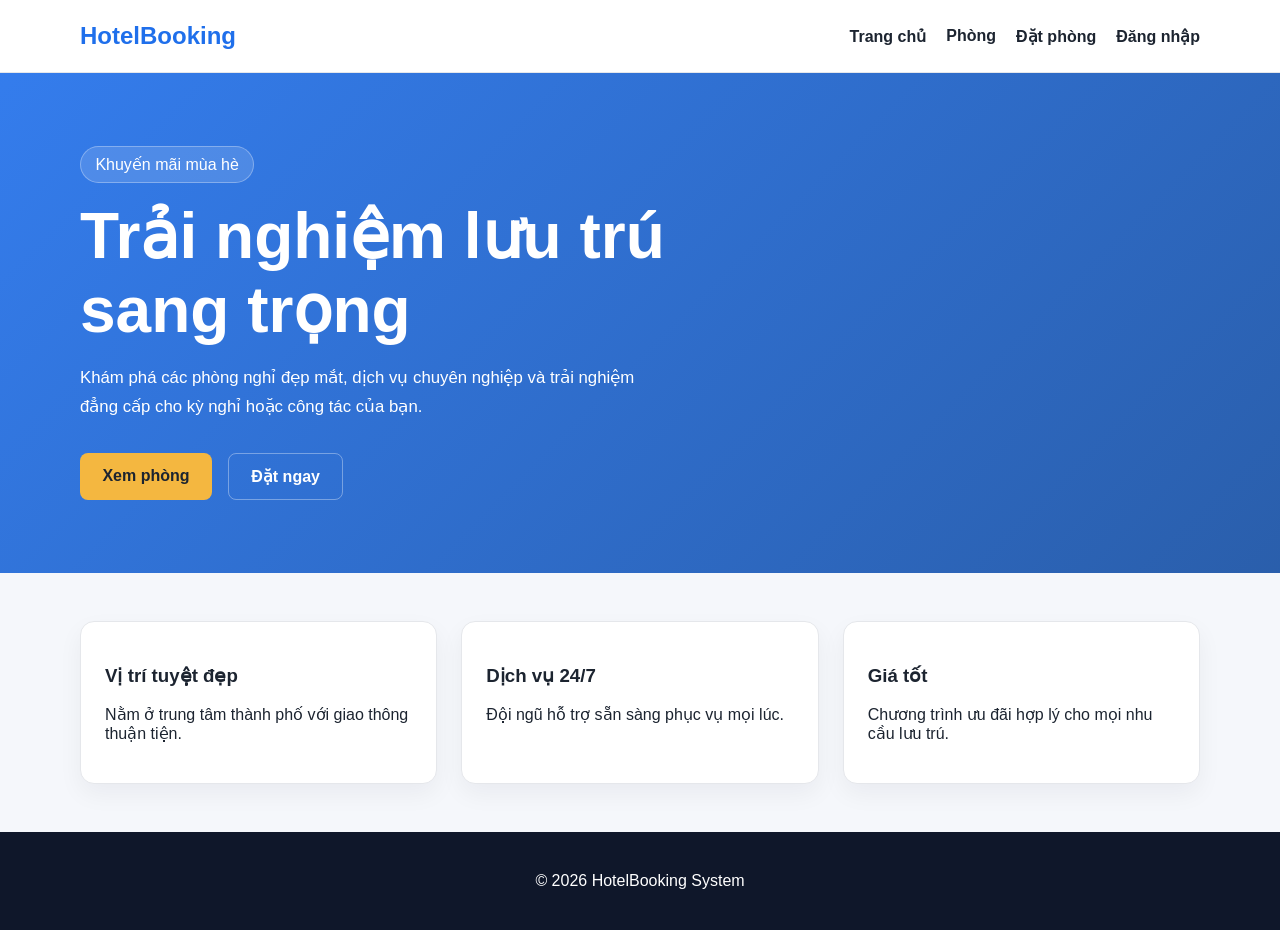
==== index.html @ f9c7da14 "Add hotel booking system pages" ====
<!DOCTYPE html>
<html lang="vi">
  <head>
    <meta charset="UTF-8" />
    <meta name="viewport" content="width=device-width, initial-scale=1.0" />
    <title>Hotel Booking System</title>
    <link rel="stylesheet" href="assets/css/style.css" />
  </head>
  <body>
    <header class="site-header">
      <div class="container nav">
        <div class="logo">HotelBooking</div>
        <nav>
          <a href="index.html">Trang chủ</a>
          <a href="public/rooms.html">Phòng</a>
          <a href="public/booking.html">Đặt phòng</a>
          <a href="public/login.html">Đăng nhập</a>
        </nav>
      </div>
    </header>

    <main>
      <section class="hero">
        <div class="container hero-content">
          <div>
            <span class="badge">Khuyến mãi mùa hè</span>
            <h1>Trải nghiệm lưu trú sang trọng</h1>
            <p>
              Khám phá các phòng nghỉ đẹp mắt, dịch vụ chuyên nghiệp và trải nghiệm đẳng cấp
              cho kỳ nghỉ hoặc công tác của bạn.
            </p>
            <div class="actions">
              <a class="btn btn-primary" href="public/rooms.html">Xem phòng</a>
              <a class="btn btn-secondary" href="public/booking.html">Đặt ngay</a>
            </div>
          </div>
        </div>
      </section>

      <section class="features container">
        <div class="feature-card">
          <h3>Vị trí tuyệt đẹp</h3>
          <p>Nằm ở trung tâm thành phố với giao thông thuận tiện.</p>
        </div>
        <div class="feature-card">
          <h3>Dịch vụ 24/7</h3>
          <p>Đội ngũ hỗ trợ sẵn sàng phục vụ mọi lúc.</p>
        </div>
        <div class="feature-card">
          <h3>Giá tốt</h3>
          <p>Chương trình ưu đãi hợp lý cho mọi nhu cầu lưu trú.</p>
        </div>
      </section>
    </main>

    <footer class="site-footer">
      <div class="container">
        <p>© 2026 HotelBooking System</p>
      </div>
    </footer>
  </body>
</html>
---- assets/css/style.css ----
:root {
  --primary: #1f6feb;
  --primary-dark: #144ea3;
  --accent: #f4b740;
  --bg: #f5f7fb;
  --text: #1c2430;
  --muted: #667085;
  --card: #ffffff;
  --border: #e5e7eb;
  --success: #1f9d68;
}

* {
  box-sizing: border-box;
}

body {
  margin: 0;
  font-family: Arial, sans-serif;
  background: var(--bg);
  color: var(--text);
}

.container {
  width: min(1120px, calc(100% - 32px));
  margin: 0 auto;
}

img {
  max-width: 100%;
  display: block;
}

.site-header {
  background: #fff;
  border-bottom: 1px solid var(--border);
  position: sticky;
  top: 0;
  z-index: 10;
}

.nav {
  display: flex;
  align-items: center;
  justify-content: space-between;
  min-height: 72px;
}

.logo {
  font-size: 1.5rem;
  font-weight: 700;
  color: var(--primary);
}

nav {
  display: flex;
  gap: 1.25rem;
}

nav a {
  text-decoration: none;
  color: var(--text);
  font-weight: 600;
}

.hero {
  background: linear-gradient(135deg, rgba(31, 111, 235, 0.9), rgba(20, 78, 163, 0.9)),
    url('../images/hotel/hotel-hero.jpg') center/cover no-repeat;
  min-height: 500px;
  display: flex;
  align-items: center;
  color: #fff;
}

.hero-content {
  display: grid;
  grid-template-columns: 1.2fr 0.8fr;
  align-items: center;
  gap: 2rem;
}

.badge {
  display: inline-block;
  background: rgba(255, 255, 255, 0.14);
  border: 1px solid rgba(255, 255, 255, 0.3);
  padding: 0.5rem 0.9rem;
  border-radius: 999px;
  margin-bottom: 1rem;
}

.hero h1 {
  font-size: clamp(2rem, 5vw, 4rem);
  margin: 0 0 1rem;
}

.hero p {
  font-size: 1.05rem;
  line-height: 1.7;
  max-width: 560px;
}

.actions {
  display: flex;
  gap: 1rem;
  margin-top: 2rem;
}

.btn {
  display: inline-flex;
  align-items: center;
  justify-content: center;
  min-height: 46px;
  padding: 0.8rem 1.4rem;
  border-radius: 8px;
  text-decoration: none;
  font-weight: 700;
  transition: 0.2s ease;
}

.btn-primary {
  background: var(--accent);
  color: var(--text);
}

.btn-secondary {
  background: transparent;
  color: white;
  border: 1px solid rgba(255, 255, 255, 0.35);
}

.features {
  display: grid;
  grid-template-columns: repeat(3, minmax(0, 1fr));
  gap: 1.5rem;
  padding: 3rem 0;
}

.feature-card,
.card,
.form-box {
  background: var(--card);
  border: 1px solid var(--border);
  border-radius: 14px;
  box-shadow: 0 10px 25px rgba(15, 23, 42, 0.05);
}

.feature-card {
  padding: 1.5rem;
}

.site-footer {
  background: #0f172a;
  color: #fff;
  padding: 1.5rem 0;
  text-align: center;
}

.page-header {
  background: #111827;
  color: #fff;
  padding: 2.5rem 0;
}

.page-header h1 {
  margin: 0;
  font-size: 2rem;
}

.page-content {
  padding: 2.5rem 0;
}

.room-grid,
.booking-grid,
.stats-grid,
.customer-list,
.table-wrap {
  display: grid;
  gap: 1.5rem;
}

.room-grid {
  grid-template-columns: repeat(auto-fit, minmax(250px, 1fr));
}

.room-card {
  background: var(--card);
  border: 1px solid var(--border);
  border-radius: 12px;
  overflow: hidden;
}

.room-card .thumb {
  height: 180px;
  background: linear-gradient(135deg, #dfeeff, #bed7ff);
}

.room-card .body {
  padding: 1rem;
}

.room-card h3,
.card h3 {
  margin-top: 0;
}

.meta {
  display: flex;
  justify-content: space-between;
  align-items: center;
  color: var(--muted);
  font-size: 0.95rem;
}

.price {
  color: var(--primary);
  font-weight: 700;
}

.form-box {
  max-width: 620px;
  margin: 0 auto;
  padding: 2rem;
}

.form-group {
  margin-bottom: 1rem;
}

label {
  display: block;
  margin-bottom: 0.5rem;
  font-weight: 600;
}

input, select, textarea, button {
  width: 100%;
  padding: 0.8rem 0.9rem;
  border: 1px solid var(--border);
  border-radius: 8px;
  font: inherit;
}

button {
  cursor: pointer;
  background: var(--primary);
  color: #fff;
  border: none;
  font-weight: 700;
}

button.secondary {
  background: #e2e8f0;
  color: var(--text);
}

.success-box {
  max-width: 680px;
  margin: 4rem auto;
  padding: 2rem;
  background: #ecfdf5;
  border: 1px solid #a7f3d0;
  border-radius: 12px;
  text-align: center;
}

.status-pill {
  display: inline-block;
  background: #dcfce7;
  color: var(--success);
  padding: 0.4rem 0.7rem;
  border-radius: 999px;
  font-weight: 700;
}

.table-wrap {
  overflow-x: auto;
}

table {
  width: 100%;
  border-collapse: collapse;
  background: #fff;
}

th, td {
  padding: 0.9rem 1rem;
  border-bottom: 1px solid var(--border);
  text-align: left;
}

@media (max-width: 760px) {
  nav {
    display: none;
  }

  .hero-content,
  .features {
    grid-template-columns: 1fr;
  }
}
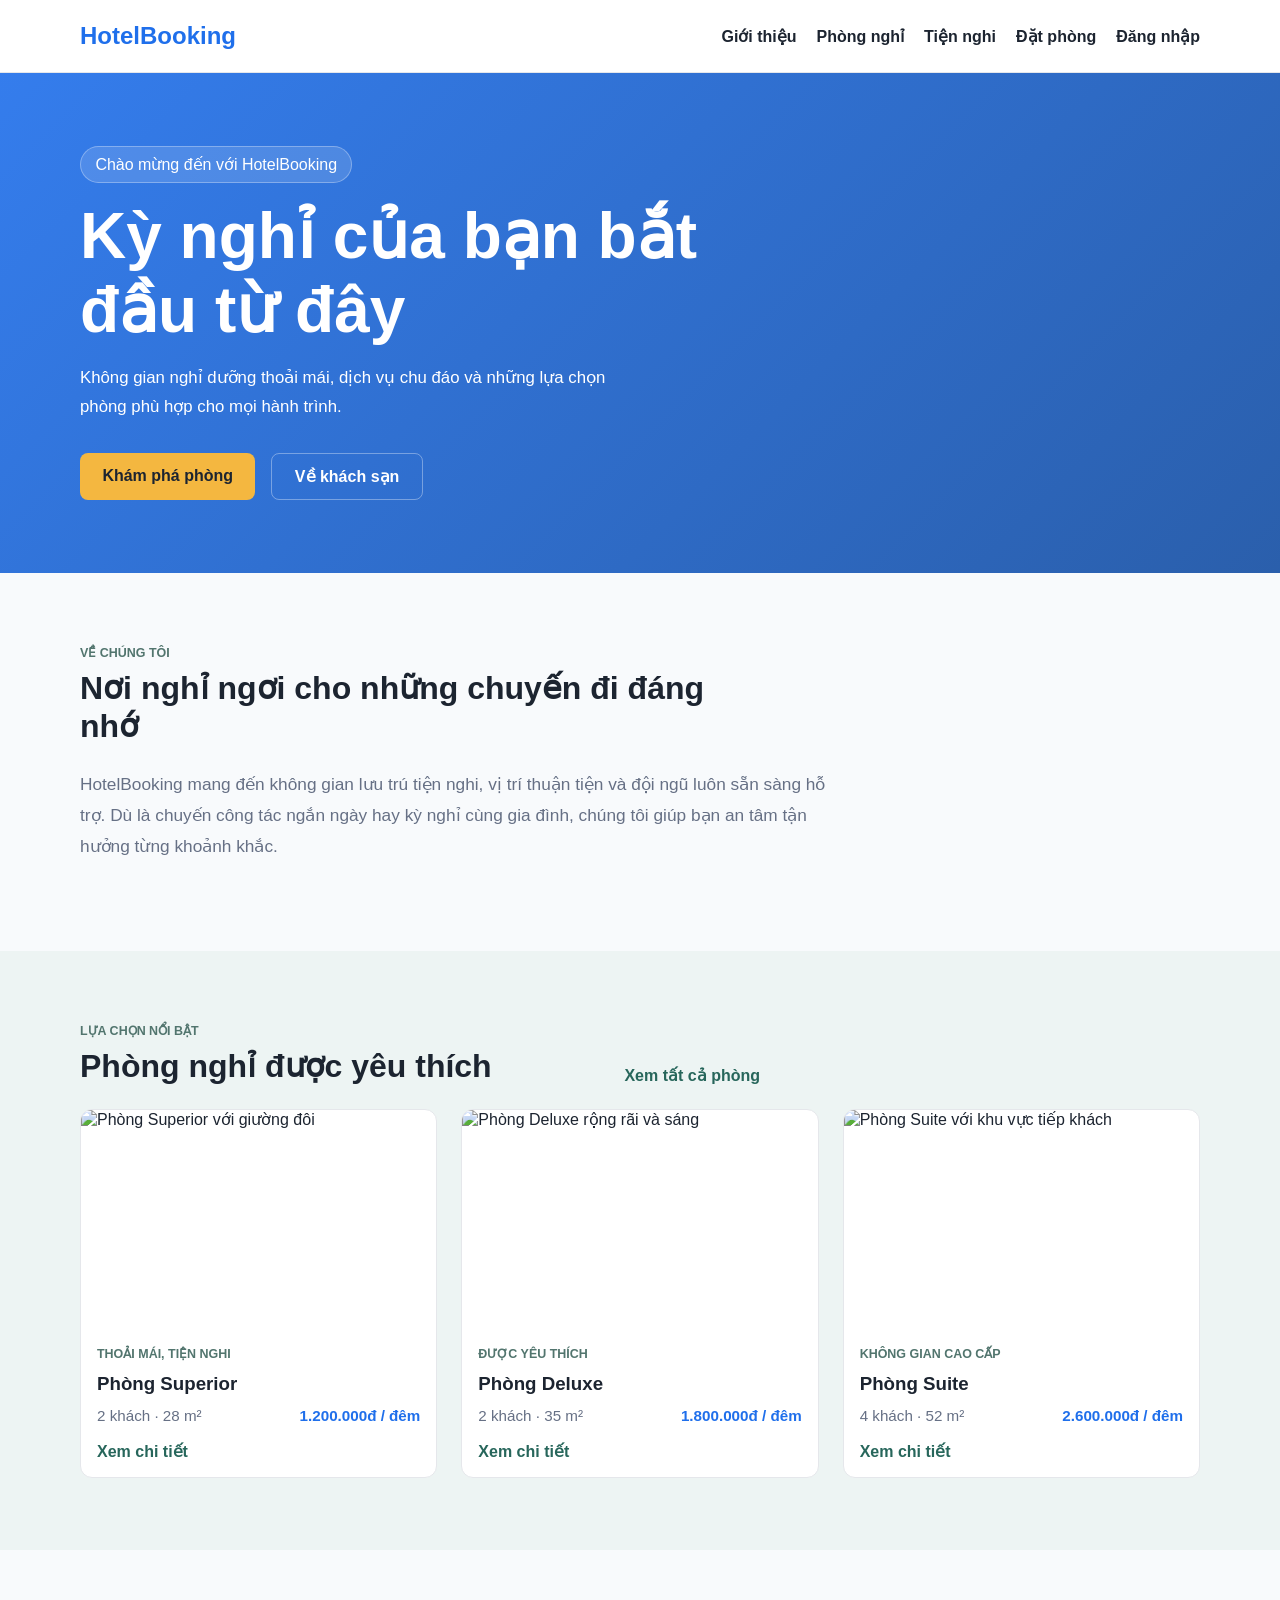
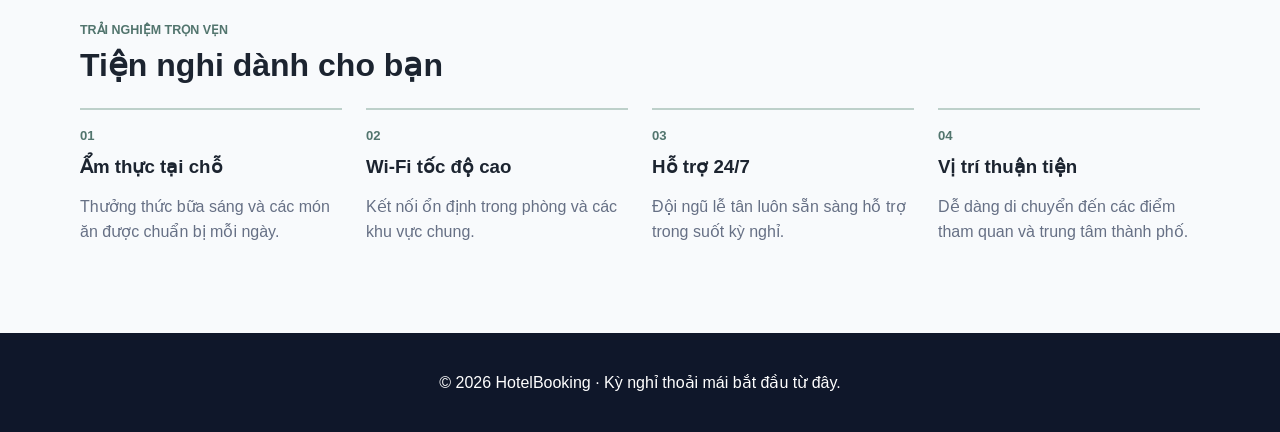
==== commit d9fdbebb: "Bổ sung asset và khung html tĩnh" ====
--- a/index.html
+++ b/index.html
@@ -5,14 +5,16 @@
     <meta name="viewport" content="width=device-width, initial-scale=1.0" />
     <title>Hotel Booking System</title>
     <link rel="stylesheet" href="assets/css/style.css" />
+    <link rel="stylesheet" href="assets/css/public.css" />
   </head>
   <body>
     <header class="site-header">
       <div class="container nav">
-        <div class="logo">HotelBooking</div>
+        <a class="logo" href="index.html">HotelBooking</a>
         <nav>
-          <a href="index.html">Trang chủ</a>
-          <a href="public/rooms.html">Phòng</a>
+          <a href="#about">Giới thiệu</a>
+          <a href="public/rooms.html">Phòng nghỉ</a>
+          <a href="#amenities">Tiện nghi</a>
           <a href="public/booking.html">Đặt phòng</a>
           <a href="public/login.html">Đăng nhập</a>
         </nav>
@@ -23,39 +25,69 @@
       <section class="hero">
         <div class="container hero-content">
           <div>
-            <span class="badge">Khuyến mãi mùa hè</span>
-            <h1>Trải nghiệm lưu trú sang trọng</h1>
+            <span class="badge">Chào mừng đến với HotelBooking</span>
+            <h1>Kỳ nghỉ của bạn bắt đầu từ đây</h1>
             <p>
-              Khám phá các phòng nghỉ đẹp mắt, dịch vụ chuyên nghiệp và trải nghiệm đẳng cấp
-              cho kỳ nghỉ hoặc công tác của bạn.
+              Không gian nghỉ dưỡng thoải mái, dịch vụ chu đáo và những lựa chọn phòng phù hợp
+              cho mọi hành trình.
             </p>
             <div class="actions">
-              <a class="btn btn-primary" href="public/rooms.html">Xem phòng</a>
-              <a class="btn btn-secondary" href="public/booking.html">Đặt ngay</a>
+              <a class="btn btn-primary" href="public/rooms.html">Khám phá phòng</a>
+              <a class="btn btn-secondary" href="#about">Về khách sạn</a>
             </div>
           </div>
         </div>
       </section>
 
-      <section class="features container">
-        <div class="feature-card">
-          <h3>Vị trí tuyệt đẹp</h3>
-          <p>Nằm ở trung tâm thành phố với giao thông thuận tiện.</p>
+      <section class="home-section container" id="about">
+        <div class="section-heading">
+          <p class="eyebrow">Về chúng tôi</p>
+          <h2>Nơi nghỉ ngơi cho những chuyến đi đáng nhớ</h2>
         </div>
-        <div class="feature-card">
-          <h3>Dịch vụ 24/7</h3>
-          <p>Đội ngũ hỗ trợ sẵn sàng phục vụ mọi lúc.</p>
+        <p class="section-intro">
+          HotelBooking mang đến không gian lưu trú tiện nghi, vị trí thuận tiện và đội ngũ luôn
+          sẵn sàng hỗ trợ. Dù là chuyến công tác ngắn ngày hay kỳ nghỉ cùng gia đình, chúng tôi
+          giúp bạn an tâm tận hưởng từng khoảnh khắc.
+        </p>
+      </section>
+
+      <section class="home-section home-section-tint">
+        <div class="container">
+          <div class="section-heading section-heading-row">
+            <div><p class="eyebrow">Lựa chọn nổi bật</p><h2>Phòng nghỉ được yêu thích</h2></div>
+            <a class="text-link" href="public/rooms.html">Xem tất cả phòng</a>
+          </div>
+          <div class="room-grid">
+            <article class="room-card">
+              <img class="room-image" src="https://images.unsplash.com/photo-1611892440504-42a792e24d32?auto=format&amp;fit=crop&amp;w=900&amp;q=85" alt="Phòng Superior với giường đôi" />
+              <div class="body"><p class="eyebrow">Thoải mái, tiện nghi</p><h3>Phòng Superior</h3><div class="meta"><span>2 khách · 28 m²</span><span class="price">1.200.000đ / đêm</span></div><a class="text-link" href="public/room-detail.html">Xem chi tiết</a></div>
+            </article>
+            <article class="room-card">
+              <img class="room-image" src="https://images.unsplash.com/photo-1616486338812-3dadae4b4ace?auto=format&amp;fit=crop&amp;w=900&amp;q=85" alt="Phòng Deluxe rộng rãi và sáng" />
+              <div class="body"><p class="eyebrow">Được yêu thích</p><h3>Phòng Deluxe</h3><div class="meta"><span>2 khách · 35 m²</span><span class="price">1.800.000đ / đêm</span></div><a class="text-link" href="public/room-detail.html">Xem chi tiết</a></div>
+            </article>
+            <article class="room-card">
+              <img class="room-image" src="https://images.unsplash.com/photo-1590490360182-c33d57733427?auto=format&amp;fit=crop&amp;w=900&amp;q=85" alt="Phòng Suite với khu vực tiếp khách" />
+              <div class="body"><p class="eyebrow">Không gian cao cấp</p><h3>Phòng Suite</h3><div class="meta"><span>4 khách · 52 m²</span><span class="price">2.600.000đ / đêm</span></div><a class="text-link" href="public/room-detail.html">Xem chi tiết</a></div>
+            </article>
+          </div>
         </div>
-        <div class="feature-card">
-          <h3>Giá tốt</h3>
-          <p>Chương trình ưu đãi hợp lý cho mọi nhu cầu lưu trú.</p>
+      </section>
+
+      <section class="home-section container" id="amenities">
+        <div class="section-heading"><p class="eyebrow">Trải nghiệm trọn vẹn</p><h2>Tiện nghi dành cho bạn</h2></div>
+        <div class="amenities-grid">
+          <article class="amenity-item"><span class="amenity-number">01</span><h3>Ẩm thực tại chỗ</h3><p>Thưởng thức bữa sáng và các món ăn được chuẩn bị mỗi ngày.</p></article>
+          <article class="amenity-item"><span class="amenity-number">02</span><h3>Wi-Fi tốc độ cao</h3><p>Kết nối ổn định trong phòng và các khu vực chung.</p></article>
+          <article class="amenity-item"><span class="amenity-number">03</span><h3>Hỗ trợ 24/7</h3><p>Đội ngũ lễ tân luôn sẵn sàng hỗ trợ trong suốt kỳ nghỉ.</p></article>
+          <article class="amenity-item"><span class="amenity-number">04</span><h3>Vị trí thuận tiện</h3><p>Dễ dàng di chuyển đến các điểm tham quan và trung tâm thành phố.</p></article>
         </div>
       </section>
     </main>
 
     <footer class="site-footer">
       <div class="container">
-        <p>© 2026 HotelBooking System</p>
+        <p>© 2026 HotelBooking · Kỳ nghỉ thoải mái bắt đầu từ đây.</p>
       </div>
     </footer>
   </body>
--- a/assets/css/public.css
+++ b/assets/css/public.css
@@ -0,0 +1,407 @@
+body {
+  background: #f8fafc;
+}
+
+.section-card {
+  background: #fff;
+  border: 1px solid #e2e8f0;
+  border-radius: 12px;
+  padding: 1.5rem;
+}
+
+.filter-bar {
+  display: flex;
+  flex-wrap: wrap;
+  gap: 1rem;
+  margin-bottom: 1.5rem;
+}
+
+.logo {
+  text-decoration: none;
+}
+
+.home-section {
+  padding-top: 4.5rem;
+  padding-bottom: 4.5rem;
+}
+
+.home-section-tint {
+  background: #edf4f3;
+}
+
+.section-heading {
+  max-width: 680px;
+  margin-bottom: 1.5rem;
+}
+
+.section-heading h2,
+.section-heading-row h2 {
+  margin: 0;
+  font-size: 2rem;
+}
+
+.eyebrow {
+  margin: 0 0 0.55rem;
+  color: #52756e;
+  font-size: 0.78rem;
+  font-weight: 700;
+  text-transform: uppercase;
+}
+
+.section-intro {
+  max-width: 760px;
+  color: var(--muted);
+  font-size: 1.08rem;
+  line-height: 1.8;
+}
+
+.section-heading-row,
+.listing-heading {
+  display: flex;
+  align-items: end;
+  justify-content: space-between;
+  gap: 1rem;
+}
+
+.text-link,
+.back-link {
+  color: #27665b;
+  font-weight: 700;
+  text-decoration: none;
+}
+
+.text-link:hover,
+.back-link:hover {
+  text-decoration: underline;
+}
+
+.room-image {
+  width: 100%;
+  height: 220px;
+  object-fit: cover;
+}
+
+.room-card .body {
+  display: grid;
+  gap: 0.75rem;
+}
+
+.room-card .body h3,
+.room-card .body p {
+  margin: 0;
+}
+
+.room-title-link {
+  color: inherit;
+  text-decoration: none;
+}
+
+.room-card .text-link {
+  margin-top: 0.35rem;
+}
+
+.amenities-grid {
+  display: grid;
+  grid-template-columns: repeat(4, minmax(0, 1fr));
+  gap: 1.5rem;
+}
+
+.amenity-item {
+  padding-top: 1rem;
+  border-top: 2px solid #bdd0ca;
+}
+
+.amenity-number {
+  color: #52756e;
+  font-size: 0.82rem;
+  font-weight: 700;
+}
+
+.amenity-item h3 {
+  margin: 0.75rem 0 0.4rem;
+}
+
+.amenity-item p,
+.room-card .body > p:not(.eyebrow) {
+  color: var(--muted);
+  line-height: 1.6;
+}
+
+.room-list-header {
+  background: #163e3a;
+}
+
+.room-list-header .eyebrow {
+  color: #b4d5cc;
+}
+
+.room-list-header p:last-child {
+  margin-bottom: 0;
+  color: #e1eeeb;
+}
+
+.room-search {
+  display: grid;
+  grid-template-columns: repeat(3, minmax(0, 1fr)) auto;
+  align-items: end;
+  gap: 1rem;
+  margin-bottom: 2rem;
+  padding: 1.25rem;
+  background: #fff;
+  border: 1px solid var(--border);
+  border-radius: 8px;
+}
+
+.room-search label,
+.room-filters > label {
+  margin: 0;
+}
+
+.room-search button {
+  width: auto;
+  min-width: 140px;
+}
+
+.room-results {
+  display: grid;
+  grid-template-columns: 240px minmax(0, 1fr);
+  align-items: start;
+  gap: 2rem;
+}
+
+.room-filters {
+  display: grid;
+  gap: 1.25rem;
+  padding: 1.25rem;
+  background: #fff;
+  border: 1px solid var(--border);
+  border-radius: 8px;
+}
+
+.room-filters h2,
+.listing-heading h2 {
+  margin: 0;
+  font-size: 1.2rem;
+}
+
+.room-filters fieldset {
+  display: grid;
+  gap: 0.75rem;
+  margin: 0;
+  padding: 0;
+  border: 0;
+}
+
+.room-filters legend {
+  margin-bottom: 0.75rem;
+  font-weight: 700;
+}
+
+.room-filters .check-option {
+  display: flex;
+  align-items: center;
+  gap: 0.5rem;
+  margin: 0;
+  font-weight: 400;
+}
+
+.room-filters .check-option input {
+  width: auto;
+}
+
+.listing-heading {
+  margin-bottom: 1rem;
+}
+
+.listing-heading span {
+  color: var(--muted);
+}
+
+.room-listing .room-grid {
+  grid-template-columns: repeat(auto-fit, minmax(240px, 1fr));
+}
+
+.room-card-image {
+  display: block;
+}
+
+.room-listing .room-card .meta {
+  align-items: flex-start;
+  gap: 0.5rem;
+}
+
+.room-listing .room-card .meta .price {
+  text-align: right;
+}
+
+.room-listing .room-card .btn {
+  justify-self: start;
+}
+
+.room-detail-page {
+  padding-top: 1.5rem;
+}
+
+.back-link {
+  display: inline-block;
+  margin-bottom: 1.5rem;
+}
+
+.detail-layout {
+  display: grid;
+  grid-template-columns: minmax(0, 1.5fr) minmax(280px, 0.8fr);
+  gap: 2.5rem;
+  align-items: center;
+}
+
+.detail-photo img {
+  width: 100%;
+  aspect-ratio: 4 / 3;
+  object-fit: cover;
+  border-radius: 8px;
+}
+
+.detail-summary h1 {
+  margin: 0 0 0.75rem;
+  font-size: 2.4rem;
+}
+
+.detail-price {
+  margin: 0 0 1rem;
+  color: #27665b;
+  font-size: 1.5rem;
+  font-weight: 700;
+}
+
+.detail-price span {
+  color: var(--muted);
+  font-size: 0.95rem;
+  font-weight: 400;
+}
+
+.detail-lead,
+.detail-information p {
+  color: var(--muted);
+  line-height: 1.75;
+}
+
+.room-specs {
+  display: grid;
+  grid-template-columns: repeat(3, 1fr);
+  gap: 0.75rem;
+  margin: 1.5rem 0;
+}
+
+.room-specs div {
+  padding-top: 0.75rem;
+  border-top: 1px solid var(--border);
+}
+
+.room-specs dt {
+  color: var(--muted);
+  font-size: 0.85rem;
+}
+
+.room-specs dd {
+  margin: 0.35rem 0 0;
+  font-weight: 700;
+}
+
+.booking-cta {
+  width: 100%;
+}
+
+.detail-information {
+  display: grid;
+  grid-template-columns: 1fr 1.3fr;
+  gap: 3rem;
+  margin-top: 3rem;
+  padding-top: 2rem;
+  border-top: 1px solid var(--border);
+}
+
+.detail-information h2 {
+  margin-top: 0;
+  font-size: 1.35rem;
+}
+
+.amenity-list {
+  display: grid;
+  grid-template-columns: repeat(2, minmax(0, 1fr));
+  gap: 0.75rem 1rem;
+  padding-left: 1.2rem;
+  color: var(--muted);
+}
+
+.site-footer a {
+  color: #cce2dc;
+}
+
+@media (max-width: 900px) {
+  .amenities-grid {
+    grid-template-columns: repeat(2, minmax(0, 1fr));
+  }
+
+  .room-results {
+    grid-template-columns: 1fr;
+  }
+
+  .room-filters {
+    grid-template-columns: repeat(2, minmax(0, 1fr));
+  }
+
+  .room-filters h2,
+  .room-filters fieldset {
+    grid-column: 1 / -1;
+  }
+
+  .detail-layout {
+    grid-template-columns: 1fr 0.9fr;
+    gap: 1.5rem;
+  }
+}
+
+@media (max-width: 640px) {
+  .home-section {
+    padding-top: 3rem;
+    padding-bottom: 3rem;
+  }
+
+  .section-heading h2,
+  .section-heading-row h2 {
+    font-size: 1.65rem;
+  }
+
+  .section-heading-row {
+    align-items: flex-start;
+    flex-direction: column;
+  }
+
+  .amenities-grid,
+  .room-search,
+  .detail-layout,
+  .detail-information {
+    grid-template-columns: 1fr;
+  }
+
+  .room-search button {
+    width: 100%;
+  }
+
+  .room-filters {
+    grid-template-columns: 1fr;
+  }
+
+  .room-filters h2,
+  .room-filters fieldset {
+    grid-column: auto;
+  }
+
+  .detail-summary h1 {
+    font-size: 2rem;
+  }
+
+  .detail-information {
+    gap: 1.5rem;
+  }
+}
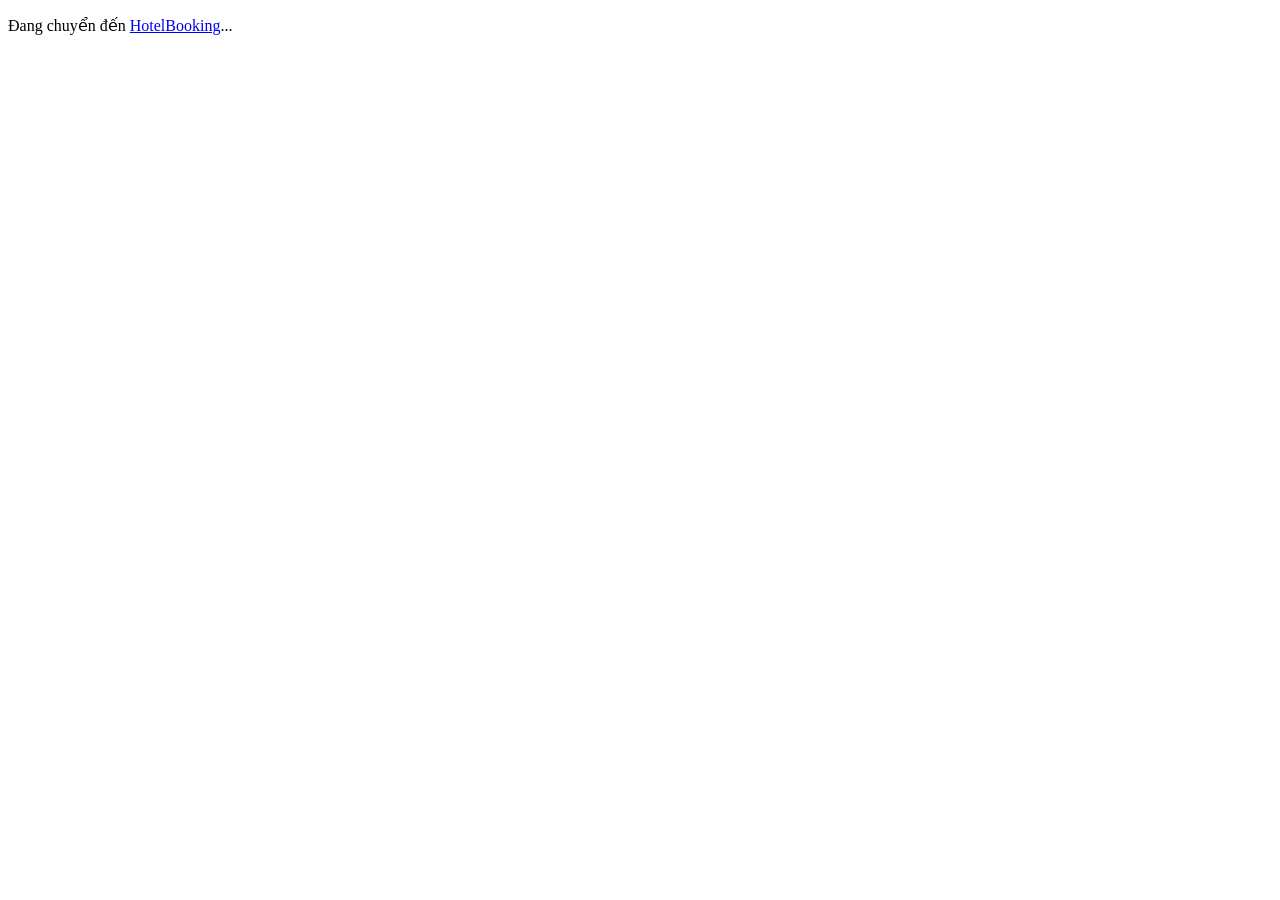
==== commit 5dc53ad1: "PHP & SQL" ====
--- a/index.html
+++ b/index.html
@@ -2,93 +2,11 @@
 <html lang="vi">
   <head>
     <meta charset="UTF-8" />
+    <meta http-equiv="refresh" content="0;url=index.php" />
     <meta name="viewport" content="width=device-width, initial-scale=1.0" />
-    <title>Hotel Booking System</title>
-    <link rel="stylesheet" href="assets/css/style.css" />
-    <link rel="stylesheet" href="assets/css/public.css" />
+    <title>HotelBooking</title>
   </head>
   <body>
-    <header class="site-header">
-      <div class="container nav">
-        <a class="logo" href="index.html">HotelBooking</a>
-        <nav>
-          <a href="#about">Giới thiệu</a>
-          <a href="public/rooms.html">Phòng nghỉ</a>
-          <a href="#amenities">Tiện nghi</a>
-          <a href="public/booking.html">Đặt phòng</a>
-          <a href="public/login.html">Đăng nhập</a>
-        </nav>
-      </div>
-    </header>
-
-    <main>
-      <section class="hero">
-        <div class="container hero-content">
-          <div>
-            <span class="badge">Chào mừng đến với HotelBooking</span>
-            <h1>Kỳ nghỉ của bạn bắt đầu từ đây</h1>
-            <p>
-              Không gian nghỉ dưỡng thoải mái, dịch vụ chu đáo và những lựa chọn phòng phù hợp
-              cho mọi hành trình.
-            </p>
-            <div class="actions">
-              <a class="btn btn-primary" href="public/rooms.html">Khám phá phòng</a>
-              <a class="btn btn-secondary" href="#about">Về khách sạn</a>
-            </div>
-          </div>
-        </div>
-      </section>
-
-      <section class="home-section container" id="about">
-        <div class="section-heading">
-          <p class="eyebrow">Về chúng tôi</p>
-          <h2>Nơi nghỉ ngơi cho những chuyến đi đáng nhớ</h2>
-        </div>
-        <p class="section-intro">
-          HotelBooking mang đến không gian lưu trú tiện nghi, vị trí thuận tiện và đội ngũ luôn
-          sẵn sàng hỗ trợ. Dù là chuyến công tác ngắn ngày hay kỳ nghỉ cùng gia đình, chúng tôi
-          giúp bạn an tâm tận hưởng từng khoảnh khắc.
-        </p>
-      </section>
-
-      <section class="home-section home-section-tint">
-        <div class="container">
-          <div class="section-heading section-heading-row">
-            <div><p class="eyebrow">Lựa chọn nổi bật</p><h2>Phòng nghỉ được yêu thích</h2></div>
-            <a class="text-link" href="public/rooms.html">Xem tất cả phòng</a>
-          </div>
-          <div class="room-grid">
-            <article class="room-card">
-              <img class="room-image" src="https://images.unsplash.com/photo-1611892440504-42a792e24d32?auto=format&amp;fit=crop&amp;w=900&amp;q=85" alt="Phòng Superior với giường đôi" />
-              <div class="body"><p class="eyebrow">Thoải mái, tiện nghi</p><h3>Phòng Superior</h3><div class="meta"><span>2 khách · 28 m²</span><span class="price">1.200.000đ / đêm</span></div><a class="text-link" href="public/room-detail.html">Xem chi tiết</a></div>
-            </article>
-            <article class="room-card">
-              <img class="room-image" src="https://images.unsplash.com/photo-1616486338812-3dadae4b4ace?auto=format&amp;fit=crop&amp;w=900&amp;q=85" alt="Phòng Deluxe rộng rãi và sáng" />
-              <div class="body"><p class="eyebrow">Được yêu thích</p><h3>Phòng Deluxe</h3><div class="meta"><span>2 khách · 35 m²</span><span class="price">1.800.000đ / đêm</span></div><a class="text-link" href="public/room-detail.html">Xem chi tiết</a></div>
-            </article>
-            <article class="room-card">
-              <img class="room-image" src="https://images.unsplash.com/photo-1590490360182-c33d57733427?auto=format&amp;fit=crop&amp;w=900&amp;q=85" alt="Phòng Suite với khu vực tiếp khách" />
-              <div class="body"><p class="eyebrow">Không gian cao cấp</p><h3>Phòng Suite</h3><div class="meta"><span>4 khách · 52 m²</span><span class="price">2.600.000đ / đêm</span></div><a class="text-link" href="public/room-detail.html">Xem chi tiết</a></div>
-            </article>
-          </div>
-        </div>
-      </section>
-
-      <section class="home-section container" id="amenities">
-        <div class="section-heading"><p class="eyebrow">Trải nghiệm trọn vẹn</p><h2>Tiện nghi dành cho bạn</h2></div>
-        <div class="amenities-grid">
-          <article class="amenity-item"><span class="amenity-number">01</span><h3>Ẩm thực tại chỗ</h3><p>Thưởng thức bữa sáng và các món ăn được chuẩn bị mỗi ngày.</p></article>
-          <article class="amenity-item"><span class="amenity-number">02</span><h3>Wi-Fi tốc độ cao</h3><p>Kết nối ổn định trong phòng và các khu vực chung.</p></article>
-          <article class="amenity-item"><span class="amenity-number">03</span><h3>Hỗ trợ 24/7</h3><p>Đội ngũ lễ tân luôn sẵn sàng hỗ trợ trong suốt kỳ nghỉ.</p></article>
-          <article class="amenity-item"><span class="amenity-number">04</span><h3>Vị trí thuận tiện</h3><p>Dễ dàng di chuyển đến các điểm tham quan và trung tâm thành phố.</p></article>
-        </div>
-      </section>
-    </main>
-
-    <footer class="site-footer">
-      <div class="container">
-        <p>© 2026 HotelBooking · Kỳ nghỉ thoải mái bắt đầu từ đây.</p>
-      </div>
-    </footer>
+    <p>Đang chuyển đến <a href="index.php">HotelBooking</a>...</p>
   </body>
 </html>
